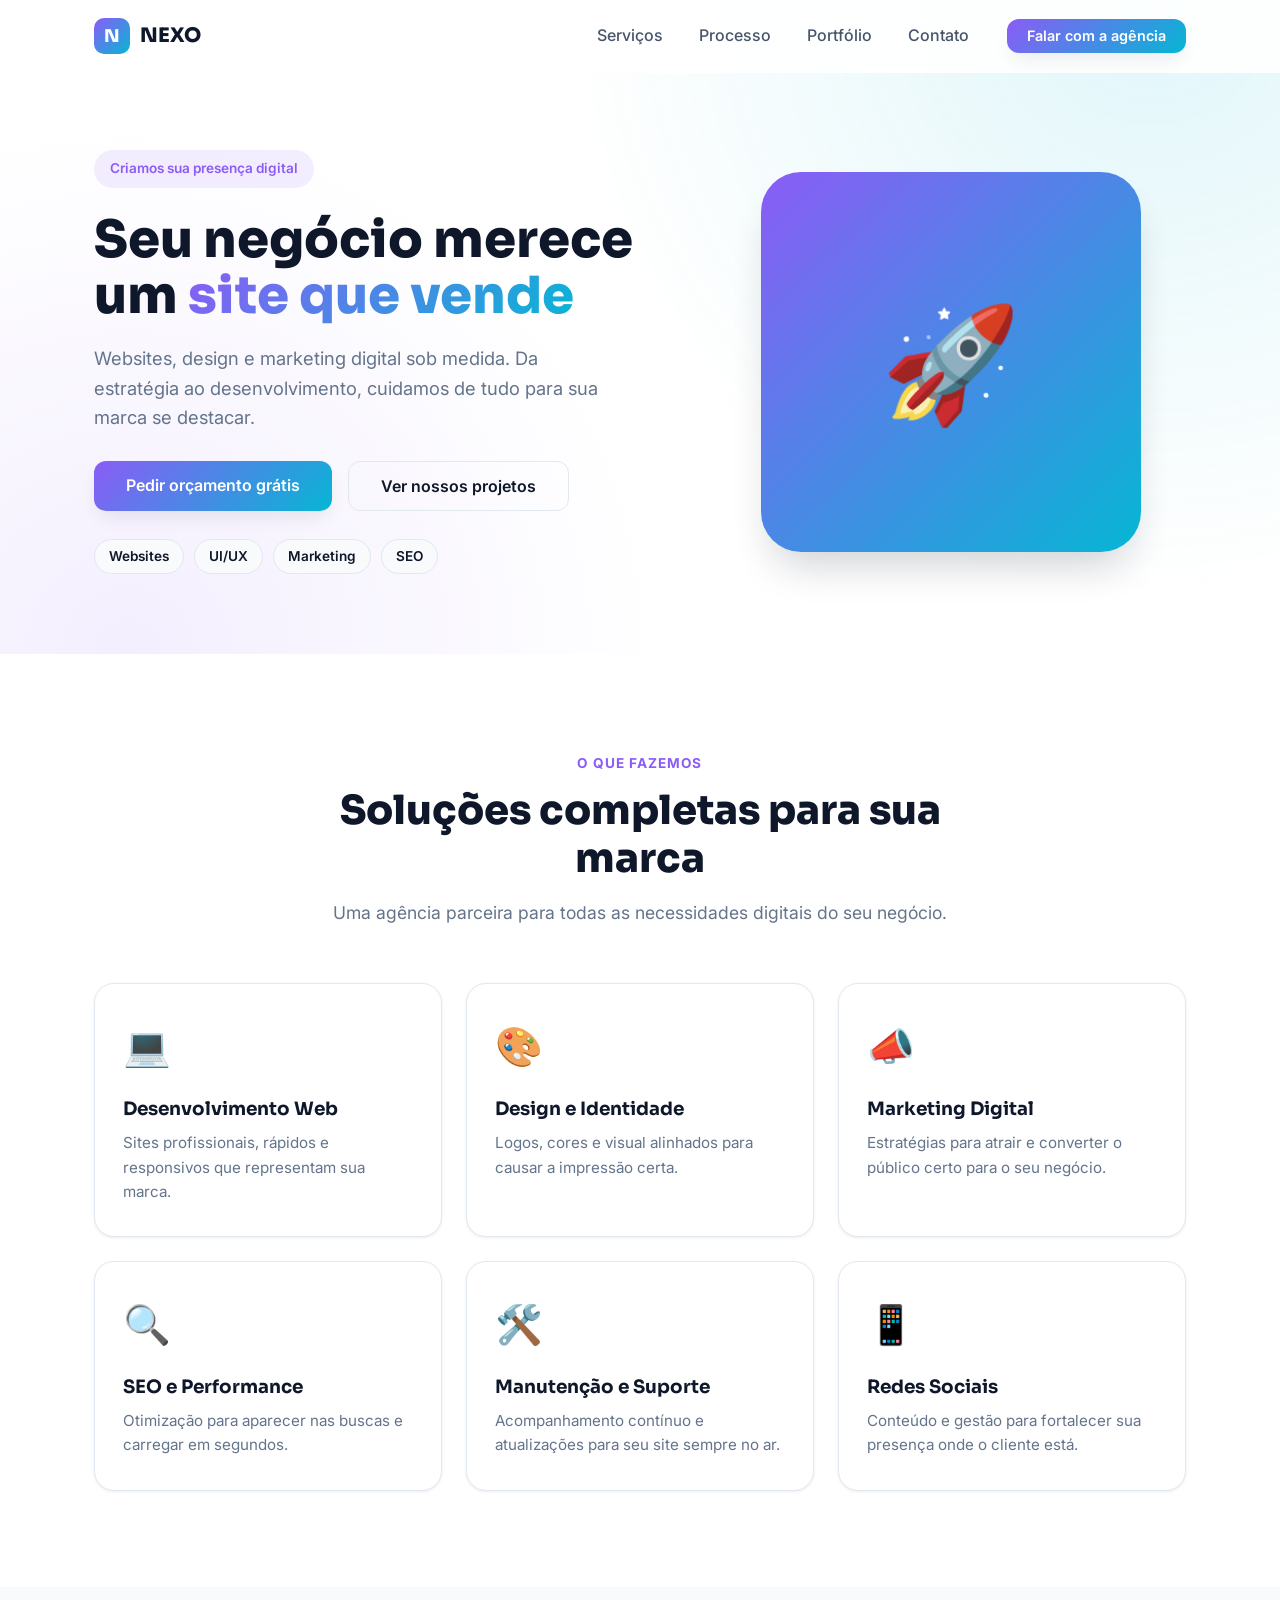
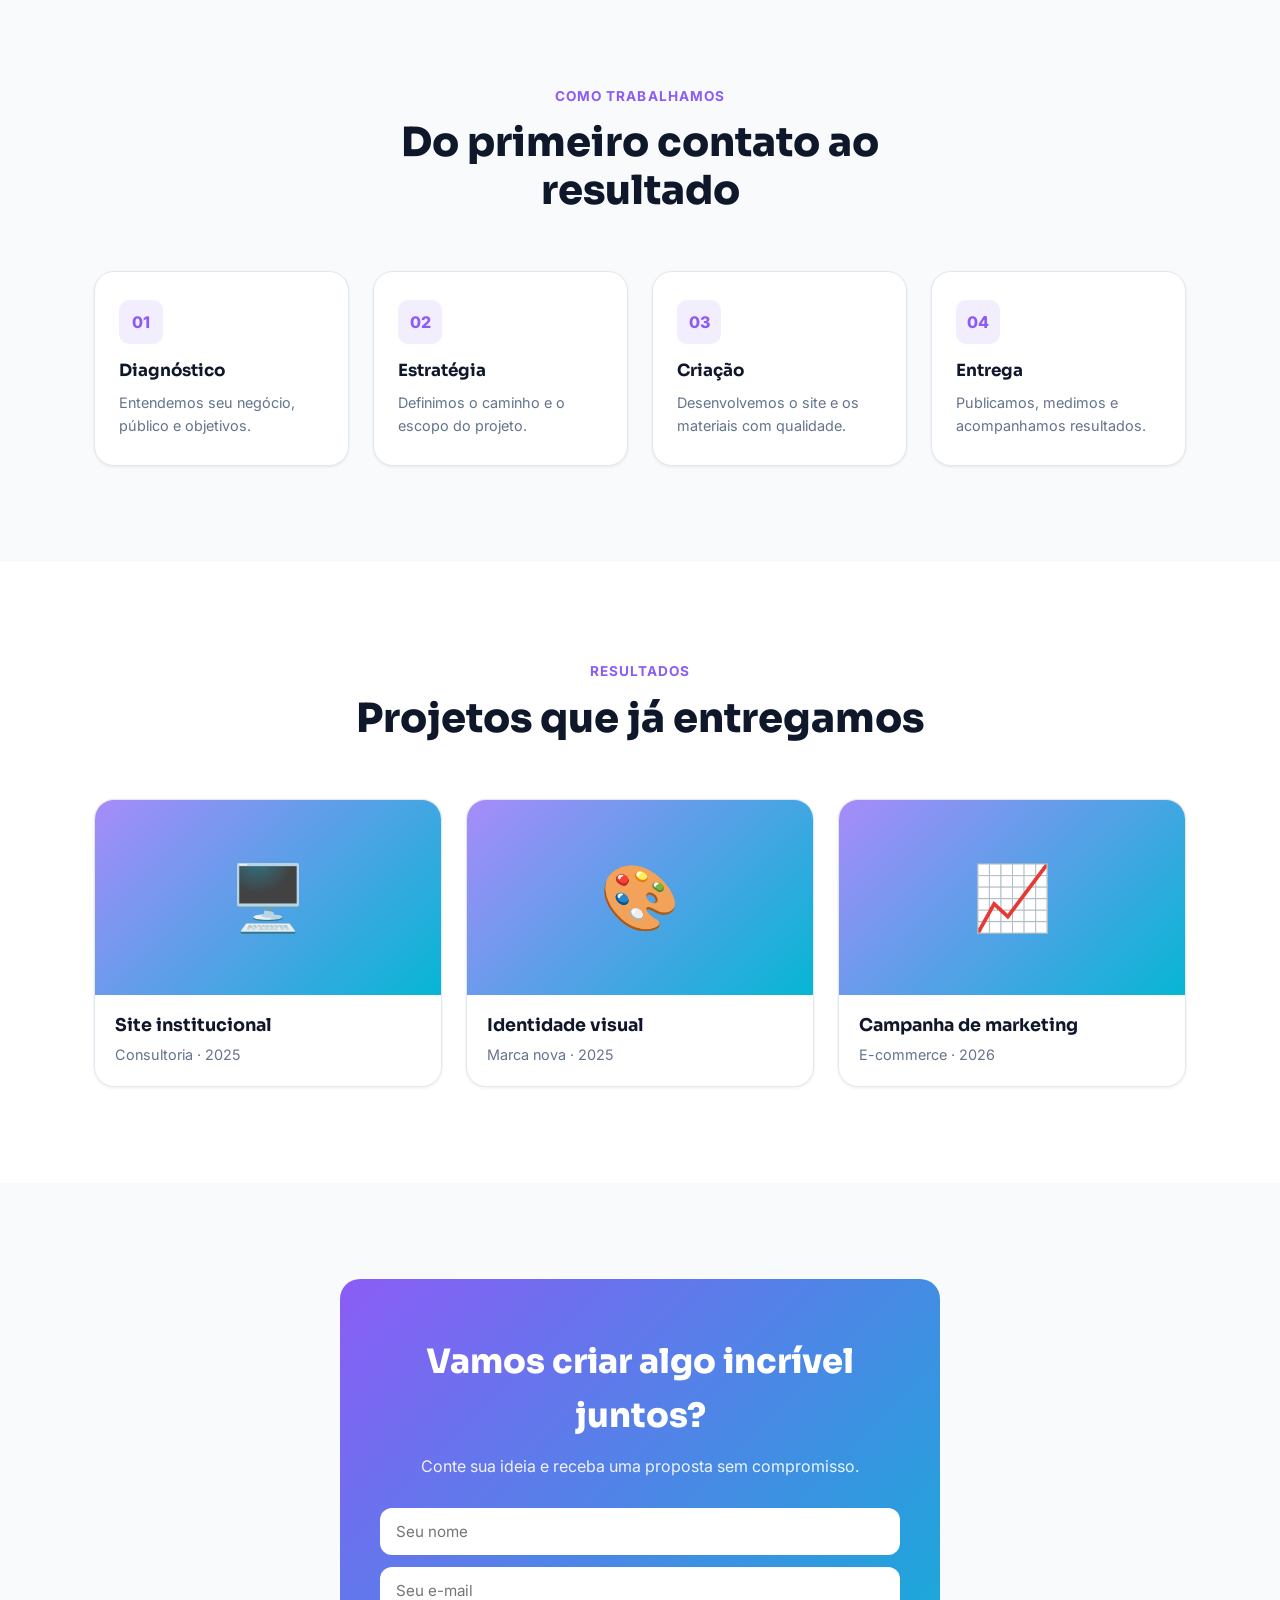
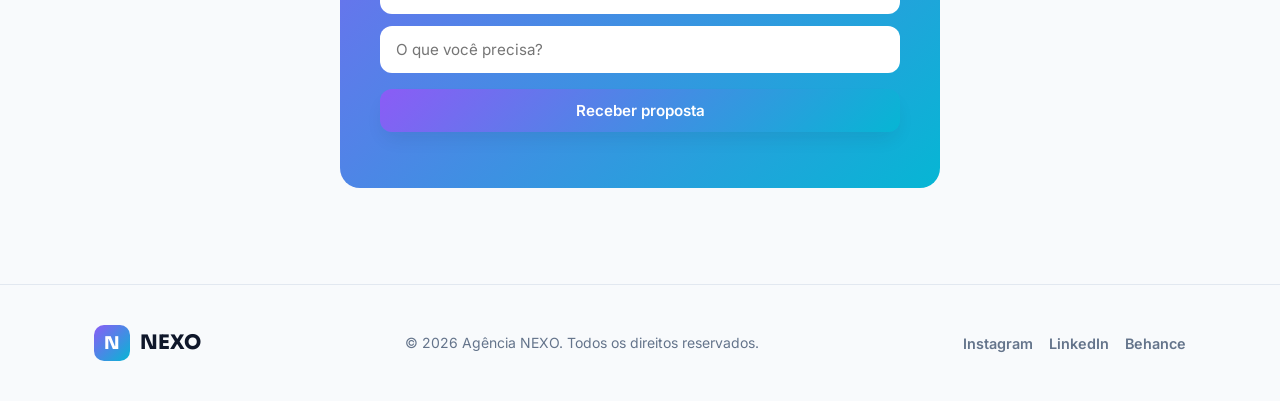
==== modelos/agencia-digital/index.html @ 8177c651 "feat: adiciona 5 novos modelos de landing pages sem backend - modelos/agencia-digital: agência de we" ====
<!DOCTYPE html>
<html lang="pt-BR">
<head>
  <meta charset="UTF-8">
  <meta name="viewport" content="width=device-width, initial-scale=1.0">
  <meta name="description" content="Agência digital especializada em websites, identidade visual e marketing. Transforme sua presença online em resultados.">
  <title>Agência NEXO | Websites, Design e Marketing</title>
  <link rel="preconnect" href="https://fonts.googleapis.com">
  <link rel="preconnect" href="https://fonts.gstatic.com" crossorigin>
  <link href="https://fonts.googleapis.com/css2?family=Inter:wght@400;500;600;700;800&family=Sora:wght@600;700;800&display=swap" rel="stylesheet">
  <link rel="stylesheet" href="css/styles.css">
</head>
<body>

  <header class="header" id="header">
    <div class="container header__inner">
      <a href="#inicio" class="logo"><span class="logo__mark">N</span><span class="logo__text">NEXO</span></a>
      <nav class="nav">
        <ul class="nav__list">
          <li><a href="#servicos" class="nav__link">Serviços</a></li>
          <li><a href="#processo" class="nav__link">Processo</a></li>
          <li><a href="#portifolio" class="nav__link">Portfólio</a></li>
          <li><a href="#contato" class="nav__link">Contato</a></li>
        </ul>
      </nav>
      <div class="header__actions">
        <a href="#contato" class="btn btn--primary btn--sm">Falar com a agência</a>
      </div>
      <button class="nav__toggle" id="navToggle" aria-label="Abrir menu" aria-expanded="false"><span></span><span></span><span></span></button>
    </div>
  </header>

  <main>
    <!-- HERO -->
    <section class="hero" id="inicio">
      <div class="container hero__inner">
        <div class="hero__content">
          <span class="badge">Criamos sua presença digital</span>
          <h1 class="hero__title">Seu negócio merece um <span class="text-gradient">site que vende</span></h1>
          <p class="hero__subtitle">
            Websites, design e marketing digital sob medida. Da estratégia ao
            desenvolvimento, cuidamos de tudo para sua marca se destacar.
          </p>
          <div class="hero__actions">
            <a href="#contato" class="btn btn--primary btn--lg">Pedir orçamento grátis</a>
            <a href="#portifolio" class="btn btn--ghost btn--lg">Ver nossos projetos</a>
          </div>
          <div class="hero__tags">
            <span>Websites</span><span>UI/UX</span><span>Marketing</span><span>SEO</span>
          </div>
        </div>
        <div class="hero__visual"><div class="hero__visual-icon">🚀</div></div>
      </div>
    </section>

    <!-- SERVIÇOS -->
    <section class="servicos section" id="servicos">
      <div class="container">
        <div class="section__head">
          <span class="section__label">O que fazemos</span>
          <h2 class="section__title">Soluções completas para sua marca</h2>
          <p class="section__desc">Uma agência parceira para todas as necessidades digitais do seu negócio.</p>
        </div>
        <div class="servicos__grid">
          <article class="servico">
            <div class="servico__icon">💻</div>
            <h3>Desenvolvimento Web</h3>
            <p>Sites profissionais, rápidos e responsivos que representam sua marca.</p>
          </article>
          <article class="servico">
            <div class="servico__icon">🎨</div>
            <h3>Design e Identidade</h3>
            <p>Logos, cores e visual alinhados para causar a impressão certa.</p>
          </article>
          <article class="servico">
            <div class="servico__icon">📣</div>
            <h3>Marketing Digital</h3>
            <p>Estratégias para atrair e converter o público certo para o seu negócio.</p>
          </article>
          <article class="servico">
            <div class="servico__icon">🔍</div>
            <h3>SEO e Performance</h3>
            <p>Otimização para aparecer nas buscas e carregar em segundos.</p>
          </article>
          <article class="servico">
            <div class="servico__icon">🛠️</div>
            <h3>Manutenção e Suporte</h3>
            <p>Acompanhamento contínuo e atualizações para seu site sempre no ar.</p>
          </article>
          <article class="servico">
            <div class="servico__icon">📱</div>
            <h3>Redes Sociais</h3>
            <p>Conteúdo e gestão para fortalecer sua presença onde o cliente está.</p>
          </article>
        </div>
      </div>
    </section>

    <!-- PROCESSO -->
    <section class="processo section section--alt" id="processo">
      <div class="container">
        <div class="section__head">
          <span class="section__label">Como trabalhamos</span>
          <h2 class="section__title">Do primeiro contato ao resultado</h2>
        </div>
        <ol class="processo__list">
          <li><span>01</span><h3>Diagnóstico</h3><p>Entendemos seu negócio, público e objetivos.</p></li>
          <li><span>02</span><h3>Estratégia</h3><p>Definimos o caminho e o escopo do projeto.</p></li>
          <li><span>03</span><h3>Criação</h3><p>Desenvolvemos o site e os materiais com qualidade.</p></li>
          <li><span>04</span><h3>Entrega</h3><p>Publicamos, medimos e acompanhamos resultados.</p></li>
        </ol>
      </div>
    </section>

    <!-- PORTFÓLIO -->
    <section class="portifolio section" id="portifolio">
      <div class="container">
        <div class="section__head">
          <span class="section__label">Resultados</span>
          <h2 class="section__title">Projetos que já entregamos</h2>
        </div>
        <div class="portifolio__grid">
          <div class="proj"><div class="proj__thumb">🖥️</div><h3>Site institucional</h3><p>Consultoria · 2025</p></div>
          <div class="proj"><div class="proj__thumb">🎨</div><h3>Identidade visual</h3><p>Marca nova · 2025</p></div>
          <div class="proj"><div class="proj__thumb">📈</div><h3>Campanha de marketing</h3><p>E-commerce · 2026</p></div>
        </div>
      </div>
    </section>

    <!-- CONTATO -->
    <section class="contato section section--alt" id="contato">
      <div class="container">
        <div class="contato__box">
          <h2 class="contato__title">Vamos criar algo incrível juntos?</h2>
          <p class="contato__text">Conte sua ideia e receba uma proposta sem compromisso.</p>
          <form class="contato__form" id="contatoForm">
            <input type="text" placeholder="Seu nome" required aria-label="Seu nome">
            <input type="email" placeholder="Seu e-mail" required aria-label="Seu e-mail">
            <input type="text" placeholder="O que você precisa?" aria-label="Necessidade">
            <button type="submit" class="btn btn--primary btn--block">Receber proposta</button>
          </form>
          <p class="contato__note" id="formNote" hidden>Recebemos sua mensagem! Retornaremos em breve.</p>
        </div>
      </div>
    </section>
  </main>

  <footer class="footer">
    <div class="container footer__inner">
      <a href="#inicio" class="logo"><span class="logo__mark">N</span><span class="logo__text">NEXO</span></a>
      <p class="footer__copy">© 2026 Agência NEXO. Todos os direitos reservados.</p>
      <ul class="footer__social"><li><a href="#">Instagram</a></li><li><a href="#">LinkedIn</a></li><li><a href="#">Behance</a></li></ul>
    </div>
  </footer>

  <script src="js/main.js"></script>
</body>
</html>
---- modelos/agencia-digital/css/styles.css ----
/* =========================================================
   AGÊNCIA NEXO - Landing Agência Digital
   Estética: moderna, vibrante, gradientes azul/roxo
   ========================================================= */
:root {
  --clr-primary: #8b5cf6;
  --clr-primary-dark: #7c3aed;
  --clr-primary-light: #a78bfa;
  --clr-accent: #06b6d4;
  --clr-dark: #0f172a;
  --clr-dark-2: #1e293b;
  --clr-text: #475569;
  --clr-text-light: #64748b;
  --clr-bg: #ffffff;
  --clr-bg-alt: #f8fafc;
  --clr-border: #e2e8f0;
  --gradient: linear-gradient(135deg, #8b5cf6 0%, #06b6d4 100%);
  --font-sans: 'Inter', system-ui, sans-serif;
  --font-display: 'Sora', 'Inter', sans-serif;
  --radius-sm: 8px;
  --radius: 12px;
  --radius-lg: 20px;
  --shadow-sm: 0 1px 3px rgba(15,23,42,0.08);
  --shadow: 0 10px 20px -6px rgba(15,23,42,0.1);
  --shadow-lg: 0 24px 40px -12px rgba(15,23,42,0.2);
}

*,
*::before,
*::after { box-sizing: border-box; margin: 0; padding: 0; }
html { scroll-behavior: smooth; scroll-padding-top: 80px; }
body { font-family: var(--font-sans); color: var(--clr-text); background: var(--clr-bg); line-height: 1.6; -webkit-font-smoothing: antialiased; }
img { max-width: 100%; display: block; }
a { color: inherit; text-decoration: none; }
ul, ol { list-style: none; }
button { font-family: inherit; cursor: pointer; border: none; background: none; }
h1, h2, h3, .logo { font-family: var(--font-display); color: var(--clr-dark); }

.container { width: 100%; max-width: 1140px; margin: 0 auto; padding: 0 24px; }
.section { padding: 96px 0; }
.section--alt { background: var(--clr-bg-alt); }

.section__head { text-align: center; max-width: 640px; margin: 0 auto 56px; }
.section__label { display: inline-block; font-size: 0.85rem; font-weight: 700; letter-spacing: 0.08em; text-transform: uppercase; color: var(--clr-primary); margin-bottom: 12px; }
.section__title { font-size: clamp(1.75rem, 4vw, 2.5rem); font-weight: 800; line-height: 1.2; margin-bottom: 16px; }
.section__desc { font-size: 1.1rem; color: var(--clr-text-light); }

.btn { display: inline-block; padding: 14px 28px; border-radius: var(--radius); font-weight: 600; font-size: 0.95rem; line-height: 1; transition: transform 0.15s, box-shadow 0.15s, background 0.15s; text-align: center; }
.btn:hover { transform: translateY(-2px); }
.btn--sm { padding: 10px 20px; font-size: 0.9rem; }
.btn--lg { padding: 16px 32px; font-size: 1rem; }
.btn--block { display: block; width: 100%; }
.btn--primary { background: var(--gradient); color: #fff; box-shadow: var(--shadow); }
.btn--primary:hover { box-shadow: var(--shadow-lg); }
.btn--ghost { background: transparent; color: var(--clr-dark); border: 1.5px solid var(--clr-border); }
.btn--ghost:hover { border-color: var(--clr-primary); color: var(--clr-primary); }

.header { position: fixed; top: 0; left: 0; right: 0; z-index: 100; background: rgba(255,255,255,0.9); backdrop-filter: blur(12px); border-bottom: 1px solid transparent; transition: box-shadow 0.2s, border-color 0.2s; }
.header.scrolled { border-color: var(--clr-border); box-shadow: var(--shadow-sm); }
.header__inner { display: flex; align-items: center; gap: 24px; height: 72px; }
.logo { display: flex; align-items: center; gap: 10px; font-size: 1.25rem; font-weight: 800; }
.logo__mark { display: inline-flex; align-items: center; justify-content: center; width: 36px; height: 36px; border-radius: 10px; background: var(--gradient); color: #fff; font-size: 1.1rem; }
.nav { margin-left: auto; }
.nav__list { display: flex; gap: 8px; }
.nav__link { padding: 8px 14px; border-radius: var(--radius-sm); font-weight: 500; color: var(--clr-text); }
.nav__link:hover, .nav__link.active { color: var(--clr-primary); background: rgba(139,92,246,0.08); }
.header__actions { display: flex; gap: 12px; }
.nav__toggle { display: none; flex-direction: column; gap: 5px; padding: 8px; }
.nav__toggle span { width: 24px; height: 2px; background: var(--clr-dark); border-radius: 2px; }

.hero { padding: 150px 0 80px; background: radial-gradient(circle at 90% 0%, rgba(6,182,212,0.12), transparent 45%), radial-gradient(circle at 10% 100%, rgba(139,92,246,0.1), transparent 40%); }
.hero__inner { display: grid; grid-template-columns: 1.1fr 0.9fr; gap: 48px; align-items: center; }
.badge { display: inline-block; padding: 8px 16px; border-radius: 999px; background: rgba(139,92,246,0.1); color: var(--clr-primary); font-weight: 600; font-size: 0.85rem; margin-bottom: 24px; }
.hero__title { font-size: clamp(2rem, 4.5vw, 3.2rem); font-weight: 800; line-height: 1.1; margin-bottom: 20px; }
.text-gradient { background: var(--gradient); -webkit-background-clip: text; background-clip: text; color: transparent; }
.hero__subtitle { font-size: 1.15rem; color: var(--clr-text-light); margin-bottom: 28px; max-width: 520px; }
.hero__actions { display: flex; gap: 16px; flex-wrap: wrap; margin-bottom: 28px; }
.hero__tags { display: flex; gap: 10px; flex-wrap: wrap; }
.hero__tags span { padding: 6px 14px; border-radius: 999px; background: var(--clr-bg-alt); border: 1px solid var(--clr-border); font-size: 0.85rem; font-weight: 600; color: var(--clr-dark); }
.hero__visual { display: flex; align-items: center; justify-content: center; }
.hero__visual-icon { width: 100%; max-width: 380px; aspect-ratio: 1/1; display: flex; align-items: center; justify-content: center; font-size: 7rem; background: var(--gradient); border-radius: 40px; box-shadow: var(--shadow-lg); }

.servicos__grid { display: grid; grid-template-columns: repeat(auto-fit, minmax(300px, 1fr)); gap: 24px; }
.servico { background: var(--clr-bg); border: 1px solid var(--clr-border); border-radius: var(--radius-lg); padding: 32px 28px; box-shadow: var(--shadow-sm); transition: transform 0.2s, box-shadow 0.2s; }
.servico:hover { transform: translateY(-4px); box-shadow: var(--shadow); }
.servico__icon { font-size: 2.4rem; margin-bottom: 16px; }
.servico h3 { font-size: 1.15rem; font-weight: 700; margin-bottom: 8px; }
.servico p { font-size: 0.95rem; color: var(--clr-text-light); }

.processo__list { display: grid; grid-template-columns: repeat(auto-fit, minmax(220px, 1fr)); gap: 24px; }
.processo__list li { background: var(--clr-bg); border: 1px solid var(--clr-border); border-radius: var(--radius-lg); padding: 28px 24px; box-shadow: var(--shadow-sm); }
.processo__list span { display: inline-flex; align-items: center; justify-content: center; width: 44px; height: 44px; border-radius: 10px; background: rgba(139,92,246,0.1); color: var(--clr-primary); font-weight: 800; margin-bottom: 14px; }
.processo__list h3 { font-size: 1.05rem; font-weight: 700; margin-bottom: 6px; }
.processo__list p { font-size: 0.9rem; color: var(--clr-text-light); }

.portifolio__grid { display: grid; grid-template-columns: repeat(auto-fit, minmax(280px, 1fr)); gap: 24px; }
.proj { background: var(--clr-bg); border: 1px solid var(--clr-border); border-radius: var(--radius-lg); overflow: hidden; box-shadow: var(--shadow-sm); }
.proj__thumb { aspect-ratio: 16/9; display: flex; align-items: center; justify-content: center; font-size: 4rem; background: linear-gradient(135deg, var(--clr-primary-light), var(--clr-accent)); }
.proj h3 { padding: 16px 20px 0; font-size: 1.1rem; }
.proj p { padding: 4px 20px 20px; font-size: 0.9rem; color: var(--clr-text-light); }

.contato__box { max-width: 600px; margin: 0 auto; text-align: center; background: var(--gradient); color: #fff; border-radius: var(--radius-lg); padding: 56px 40px; }
.contato__title { font-size: clamp(1.6rem, 3.5vw, 2.1rem); font-weight: 800; color: #fff; margin-bottom: 12px; }
.contato__text { opacity: 0.9; margin-bottom: 28px; }
.contato__form { display: flex; flex-direction: column; gap: 12px; }
.contato__form input { padding: 14px 16px; border-radius: var(--radius); border: none; font-family: inherit; font-size: 0.95rem; color: var(--clr-dark); width: 100%; }
.contato__form button { margin-top: 4px; }
.contato__note { margin-top: 16px; font-weight: 600; }

.footer { border-top: 1px solid var(--clr-border); padding: 40px 0; background: var(--clr-bg-alt); }
.footer__inner { display: flex; align-items: center; justify-content: space-between; gap: 24px; flex-wrap: wrap; }
.footer__copy { font-size: 0.875rem; color: var(--clr-text-light); }
.footer__social { display: flex; gap: 16px; font-weight: 600; font-size: 0.9rem; color: var(--clr-text-light); }
.footer__social a:hover { color: var(--clr-primary); }

@media (max-width: 900px) {
  .hero__inner { grid-template-columns: 1fr; text-align: center; }
  .hero__subtitle, .hero__actions, .hero__tags { margin-left: auto; margin-right: auto; }
  .hero__actions, .hero__tags { justify-content: center; }
}
@media (max-width: 860px) {
  .nav { position: fixed; top: 72px; left: 0; right: 0; background: var(--clr-bg); border-bottom: 1px solid var(--clr-border); padding: 16px 24px; transform: translateY(-150%); transition: transform 0.25s; box-shadow: var(--shadow-lg); margin: 0; }
  .nav.open { transform: translateY(0); }
  .nav__list { flex-direction: column; gap: 4px; }
  .nav__link { display: block; padding: 12px 16px; }
  .nav__toggle { display: flex; }
  .header__actions { display: none; }
}
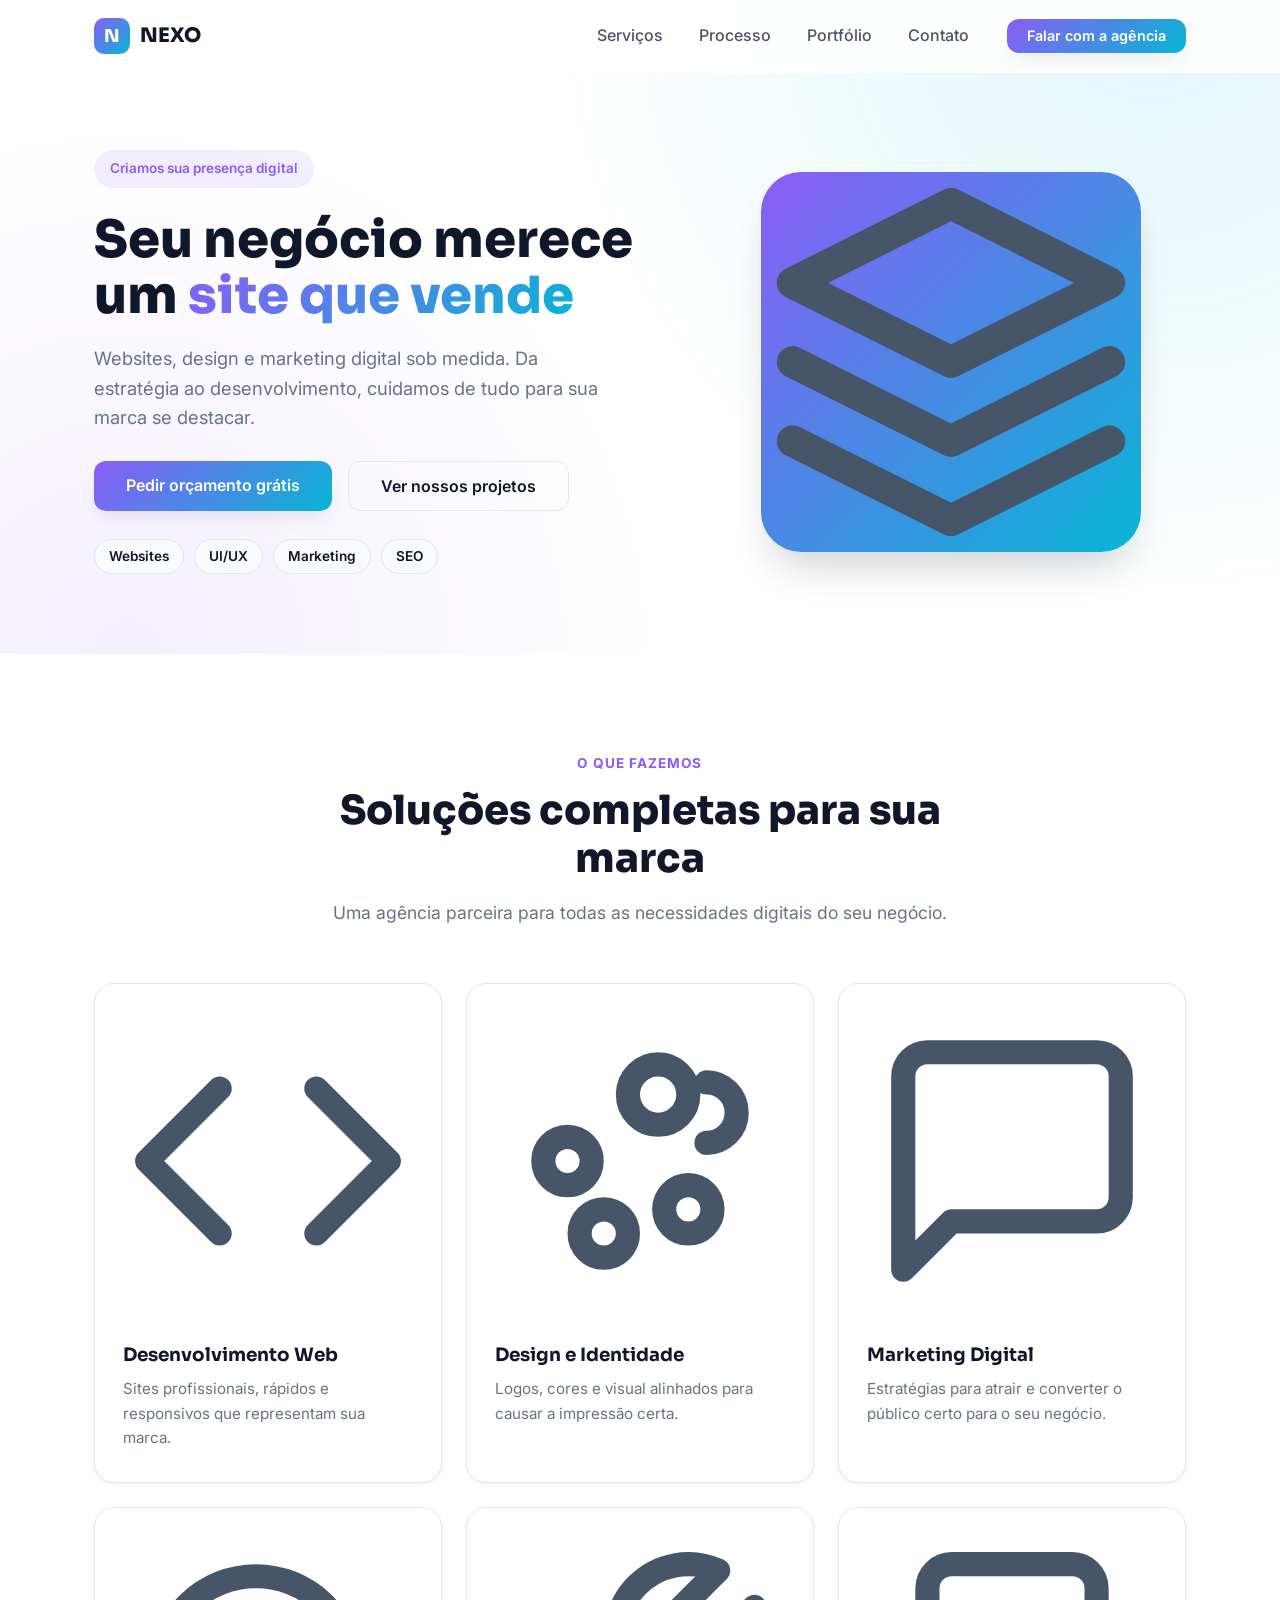
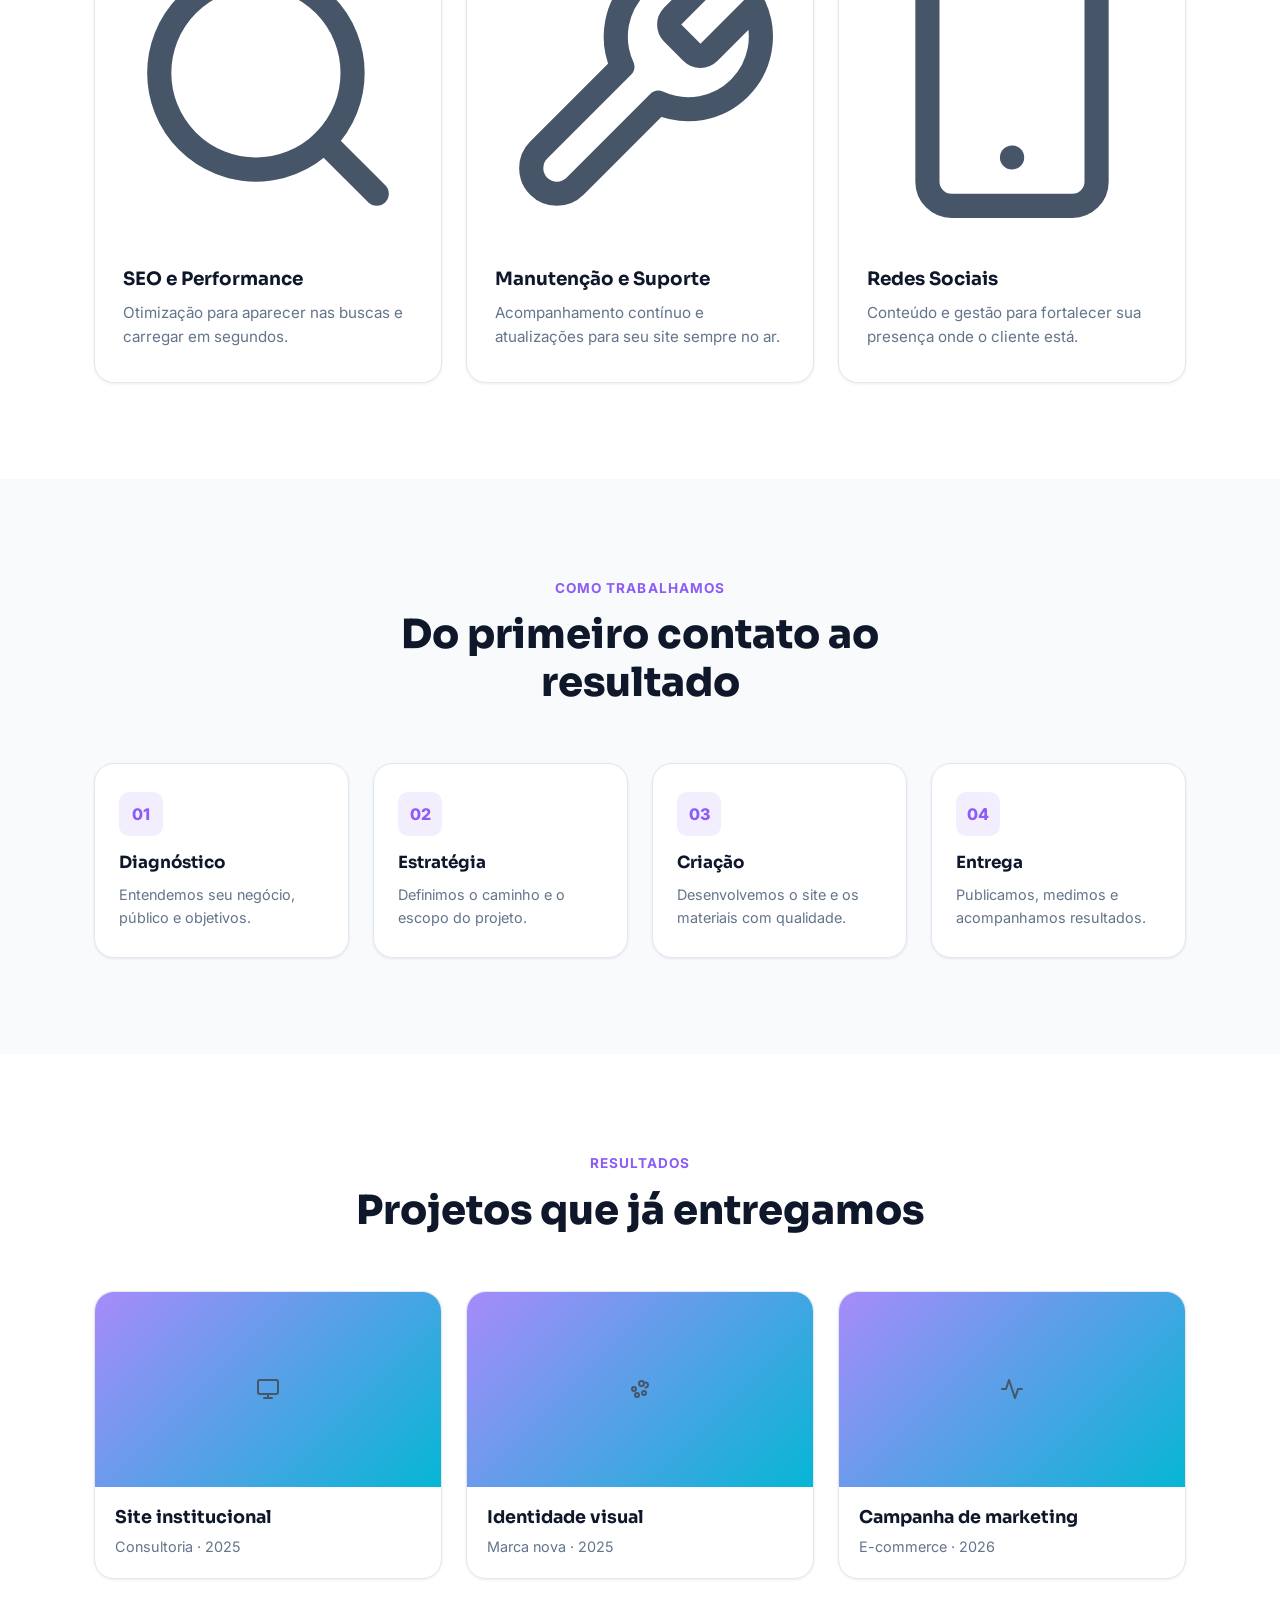
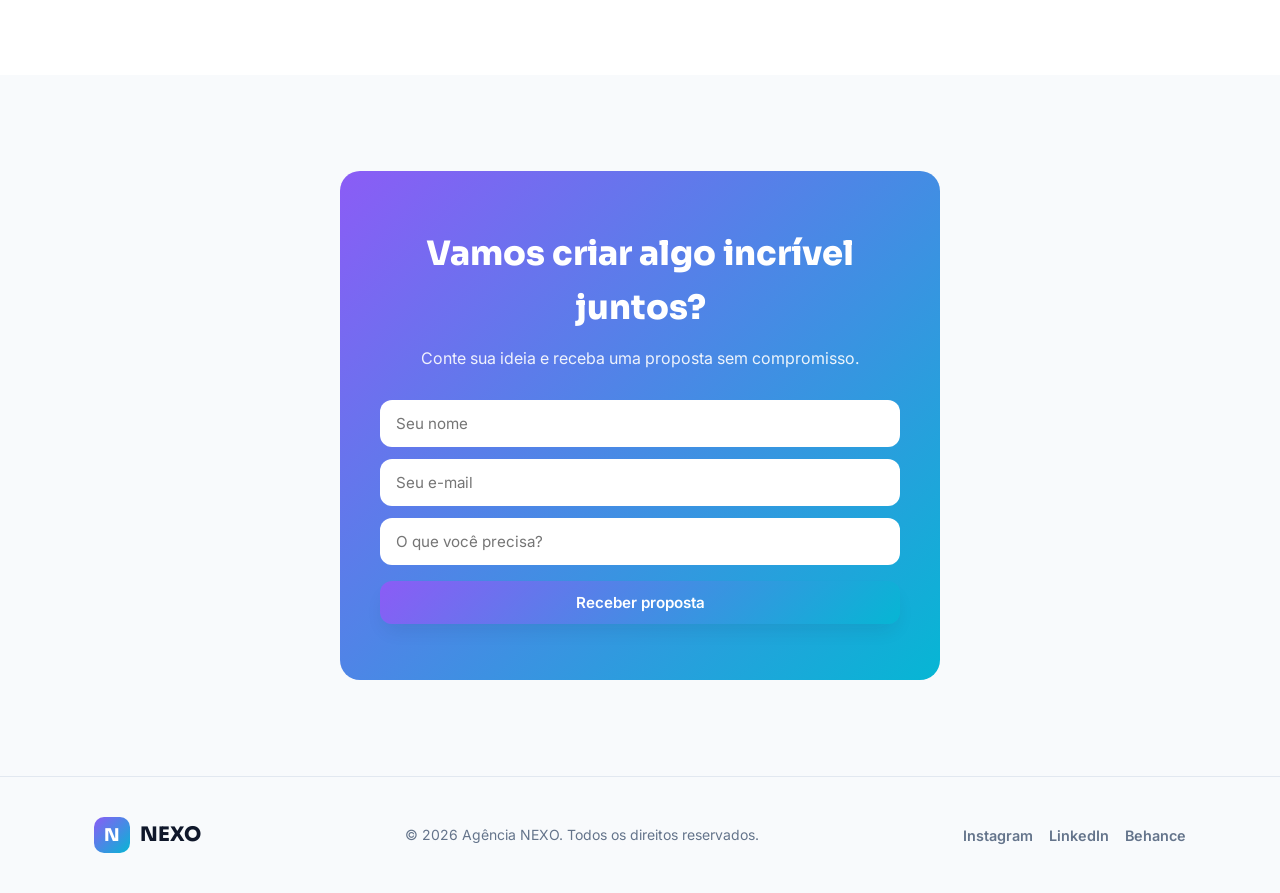
==== commit fed1c81c: "refactor: remove emojis e adiciona thumbnails visuais nos cards - Todos os emojis substituídos por í" ====
--- a/modelos/agencia-digital/index.html
+++ b/modelos/agencia-digital/index.html
@@ -49,7 +49,7 @@
             <span>Websites</span><span>UI/UX</span><span>Marketing</span><span>SEO</span>
           </div>
         </div>
-        <div class="hero__visual"><div class="hero__visual-icon">🚀</div></div>
+        <div class="hero__visual"><div class="hero__visual-icon"><svg viewBox="0 0 24 24" fill="none" stroke="currentColor" stroke-width="2" stroke-linecap="round" stroke-linejoin="round" aria-hidden="true"><path d="M12 2L2 7l10 5 10-5-10-5z"/><path d="M2 17l10 5 10-5"/><path d="M2 12l10 5 10-5"/></svg></div></div>
       </div>
     </section>
 
@@ -63,32 +63,32 @@
         </div>
         <div class="servicos__grid">
           <article class="servico">
-            <div class="servico__icon">💻</div>
+            <div class="servico__icon"><svg viewBox="0 0 24 24" fill="none" stroke="currentColor" stroke-width="2" stroke-linecap="round" stroke-linejoin="round" aria-hidden="true"><polyline points="16 18 22 12 16 6"/><polyline points="8 6 2 12 8 18"/></svg></div>
             <h3>Desenvolvimento Web</h3>
             <p>Sites profissionais, rápidos e responsivos que representam sua marca.</p>
           </article>
           <article class="servico">
-            <div class="servico__icon">🎨</div>
+            <div class="servico__icon"><svg viewBox="0 0 24 24" fill="none" stroke="currentColor" stroke-width="2" stroke-linecap="round" stroke-linejoin="round" aria-hidden="true"><circle cx="13.5" cy="6.5" r="2.5"/><path d="M17.5 10.5a2.5 2.5 0 1 0 0-5"/><circle cx="6" cy="12" r="2"/><circle cx="16" cy="16" r="2"/><circle cx="9" cy="18" r="2"/></svg></div>
             <h3>Design e Identidade</h3>
             <p>Logos, cores e visual alinhados para causar a impressão certa.</p>
           </article>
           <article class="servico">
-            <div class="servico__icon">📣</div>
+            <div class="servico__icon"><svg viewBox="0 0 24 24" fill="none" stroke="currentColor" stroke-width="2" stroke-linecap="round" stroke-linejoin="round" aria-hidden="true"><path d="M21 15a2 2 0 0 1-2 2H7l-4 4V5a2 2 0 0 1 2-2h14a2 2 0 0 1 2 2z"/></svg></div>
             <h3>Marketing Digital</h3>
             <p>Estratégias para atrair e converter o público certo para o seu negócio.</p>
           </article>
           <article class="servico">
-            <div class="servico__icon">🔍</div>
+            <div class="servico__icon"><svg viewBox="0 0 24 24" fill="none" stroke="currentColor" stroke-width="2" stroke-linecap="round" stroke-linejoin="round" aria-hidden="true"><circle cx="11" cy="11" r="8"/><path d="M21 21l-4.35-4.35"/></svg></div>
             <h3>SEO e Performance</h3>
             <p>Otimização para aparecer nas buscas e carregar em segundos.</p>
           </article>
           <article class="servico">
-            <div class="servico__icon">🛠️</div>
+            <div class="servico__icon"><svg viewBox="0 0 24 24" fill="none" stroke="currentColor" stroke-width="2" stroke-linecap="round" stroke-linejoin="round" aria-hidden="true"><path d="M14.7 6.3a1 1 0 0 0 0 1.4l1.6 1.6a1 1 0 0 0 1.4 0l3.77-3.77a6 6 0 0 1-7.94 7.94l-6.91 6.91a2.12 2.12 0 0 1-3-3l6.91-6.91a6 6 0 0 1 7.94-7.94l-3.76 3.76z"/></svg></div>
             <h3>Manutenção e Suporte</h3>
             <p>Acompanhamento contínuo e atualizações para seu site sempre no ar.</p>
           </article>
           <article class="servico">
-            <div class="servico__icon">📱</div>
+            <div class="servico__icon"><svg viewBox="0 0 24 24" fill="none" stroke="currentColor" stroke-width="2" stroke-linecap="round" stroke-linejoin="round" aria-hidden="true"><rect x="5" y="2" width="14" height="20" rx="2" ry="2"/><path d="M12 18h.01"/></svg></div>
             <h3>Redes Sociais</h3>
             <p>Conteúdo e gestão para fortalecer sua presença onde o cliente está.</p>
           </article>
@@ -120,9 +120,9 @@
           <h2 class="section__title">Projetos que já entregamos</h2>
         </div>
         <div class="portifolio__grid">
-          <div class="proj"><div class="proj__thumb">🖥️</div><h3>Site institucional</h3><p>Consultoria · 2025</p></div>
-          <div class="proj"><div class="proj__thumb">🎨</div><h3>Identidade visual</h3><p>Marca nova · 2025</p></div>
-          <div class="proj"><div class="proj__thumb">📈</div><h3>Campanha de marketing</h3><p>E-commerce · 2026</p></div>
+          <div class="proj"><div class="proj__thumb"><svg viewBox="0 0 24 24" fill="none" stroke="currentColor" stroke-width="2" stroke-linecap="round" stroke-linejoin="round" width="24" height="24" aria-hidden="true"><rect x="2" y="3" width="20" height="14" rx="2" ry="2"/><path d="M8 21h8"/><path d="M12 17v4"/></svg></div><h3>Site institucional</h3><p>Consultoria · 2025</p></div>
+          <div class="proj"><div class="proj__thumb"><svg viewBox="0 0 24 24" fill="none" stroke="currentColor" stroke-width="2" stroke-linecap="round" stroke-linejoin="round" width="24" height="24" aria-hidden="true"><circle cx="13.5" cy="6.5" r="2.5"/><path d="M17.5 10.5a2.5 2.5 0 1 0 0-5"/><circle cx="6" cy="12" r="2"/><circle cx="16" cy="16" r="2"/><circle cx="9" cy="18" r="2"/></svg></div><h3>Identidade visual</h3><p>Marca nova · 2025</p></div>
+          <div class="proj"><div class="proj__thumb"><svg viewBox="0 0 24 24" fill="none" stroke="currentColor" stroke-width="2" stroke-linecap="round" stroke-linejoin="round" width="24" height="24" aria-hidden="true"><path d="M22 12h-4l-3 9L9 3l-3 9H2"/></svg></div><h3>Campanha de marketing</h3><p>E-commerce · 2026</p></div>
         </div>
       </div>
     </section>
